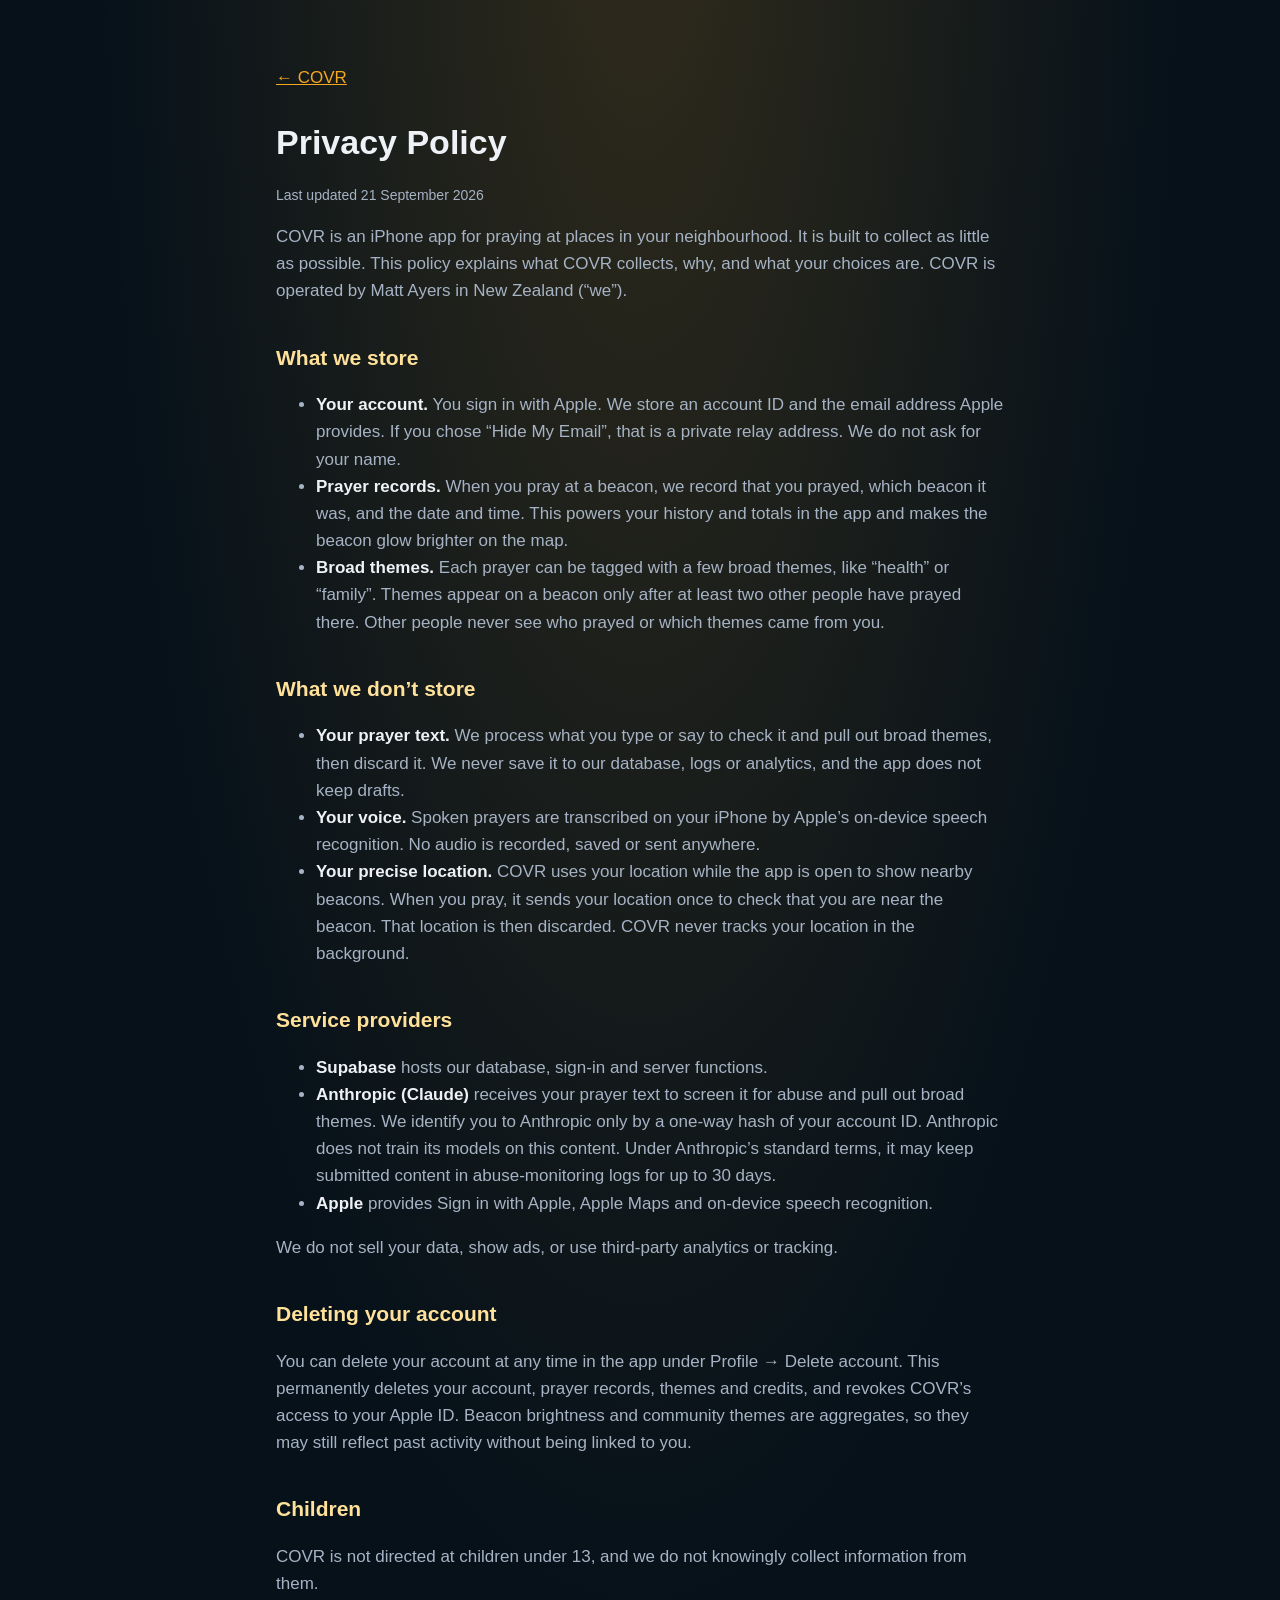
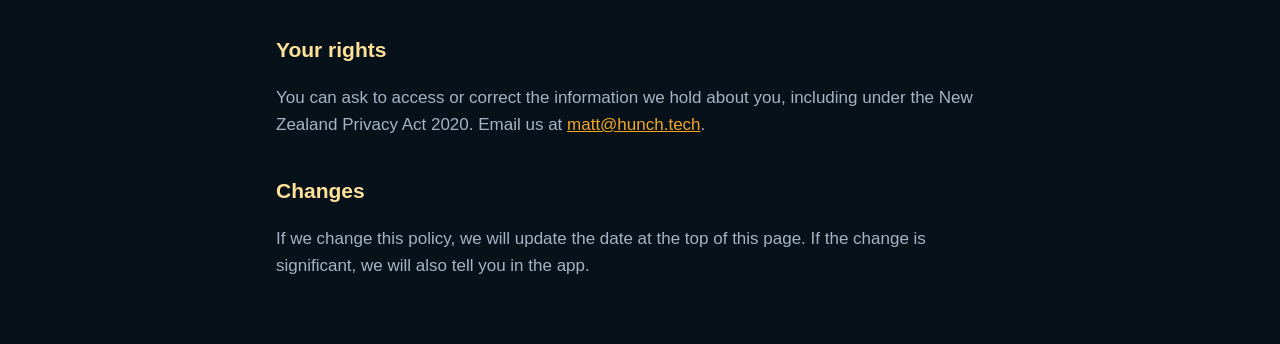
==== privacy.html @ 1d34f948 "COVR marketing site and privacy policy Co-Authored-By: Claude Opus 5 <noreply@anthropic.com>" ====
<!doctype html>
<html lang="en">
<head>
<meta charset="utf-8">
<meta name="viewport" content="width=device-width, initial-scale=1">
<title>COVR Privacy Policy</title>
<link rel="stylesheet" href="style.css">
</head>
<body>
<main class="wrap doc">
  <a class="back" href="index.html">← COVR</a>
  <h1>Privacy Policy</h1>
  <p class="updated">Last updated 21 September 2026</p>

  <p>COVR is an iPhone app for praying at places in your neighbourhood. It is built to collect as little as possible. This policy explains what COVR collects, why, and what your choices are. COVR is operated by Matt Ayers in New Zealand (“we”).</p>

  <h2>What we store</h2>
  <ul>
    <li><strong>Your account.</strong> You sign in with Apple. We store an account ID and the email address Apple provides. If you chose “Hide My Email”, that is a private relay address. We do not ask for your name.</li>
    <li><strong>Prayer records.</strong> When you pray at a beacon, we record that you prayed, which beacon it was, and the date and time. This powers your history and totals in the app and makes the beacon glow brighter on the map.</li>
    <li><strong>Broad themes.</strong> Each prayer can be tagged with a few broad themes, like “health” or “family”. Themes appear on a beacon only after at least two other people have prayed there. Other people never see who prayed or which themes came from you.</li>
  </ul>

  <h2>What we don’t store</h2>
  <ul>
    <li><strong>Your prayer text.</strong> We process what you type or say to check it and pull out broad themes, then discard it. We never save it to our database, logs or analytics, and the app does not keep drafts.</li>
    <li><strong>Your voice.</strong> Spoken prayers are transcribed on your iPhone by Apple’s on-device speech recognition. No audio is recorded, saved or sent anywhere.</li>
    <li><strong>Your precise location.</strong> COVR uses your location while the app is open to show nearby beacons. When you pray, it sends your location once to check that you are near the beacon. That location is then discarded. COVR never tracks your location in the background.</li>
  </ul>

  <h2>Service providers</h2>
  <ul>
    <li><strong>Supabase</strong> hosts our database, sign-in and server functions.</li>
    <li><strong>Anthropic (Claude)</strong> receives your prayer text to screen it for abuse and pull out broad themes. We identify you to Anthropic only by a one-way hash of your account ID. Anthropic does not train its models on this content. Under Anthropic’s standard terms, it may keep submitted content in abuse-monitoring logs for up to 30 days.</li>
    <li><strong>Apple</strong> provides Sign in with Apple, Apple Maps and on-device speech recognition.</li>
  </ul>
  <p>We do not sell your data, show ads, or use third-party analytics or tracking.</p>

  <h2>Deleting your account</h2>
  <p>You can delete your account at any time in the app under Profile → Delete account. This permanently deletes your account, prayer records, themes and credits, and revokes COVR’s access to your Apple ID. Beacon brightness and community themes are aggregates, so they may still reflect past activity without being linked to you.</p>

  <h2>Children</h2>
  <p>COVR is not directed at children under 13, and we do not knowingly collect information from them.</p>

  <h2>Your rights</h2>
  <p>You can ask to access or correct the information we hold about you, including under the New Zealand Privacy Act 2020. Email us at <a href="mailto:matt@hunch.tech">matt@hunch.tech</a>.</p>

  <h2>Changes</h2>
  <p>If we change this policy, we will update the date at the top of this page. If the change is significant, we will also tell you in the app.</p>
</main>
</body>
</html>
---- style.css ----
:root {
  --bg: #06111a;
  --panel: #0b1218;
  --text: #eef1f5;
  --muted: #a6b3c4;
  --gold: #f5a623;
  --pale-gold: #ffe19a;
  --line: rgba(255, 225, 154, 0.14);
}

* { box-sizing: border-box; }

body {
  margin: 0;
  background: radial-gradient(ellipse at 50% -10%, rgba(245, 166, 35, 0.18), transparent 60%), var(--bg);
  color: var(--text);
  font: 17px/1.6 -apple-system, BlinkMacSystemFont, "SF Pro Text", "Helvetica Neue", Arial, sans-serif;
  -webkit-font-smoothing: antialiased;
  min-height: 100vh;
}

.wrap { max-width: 760px; margin: 0 auto; padding: 64px 16px 48px; }

.hero { text-align: center; margin-bottom: 56px; }
.icon { border-radius: 22px; box-shadow: 0 0 48px rgba(245, 166, 35, 0.35); }
h1 { font-size: 44px; letter-spacing: 0.08em; margin: 20px 0 4px; }
.lede { font-size: 21px; color: var(--pale-gold); margin: 0 0 20px; }
.badge {
  display: inline-block; margin: 0; padding: 6px 14px; border-radius: 999px;
  border: 1px solid var(--line); color: var(--muted); font-size: 14px;
}

.features { display: grid; gap: 16px; grid-template-columns: repeat(auto-fit, minmax(300px, 1fr)); }
.features article { background: var(--panel); border: 1px solid var(--line); border-radius: 16px; padding: 20px 22px; }
.features h2 { font-size: 18px; margin: 0 0 6px; color: var(--pale-gold); }
.features p { margin: 0; color: var(--muted); }

.doc h1 { font-size: 34px; letter-spacing: 0; margin-top: 0; }
.doc h2 { font-size: 21px; color: var(--pale-gold); margin: 36px 0 8px; }
.doc p, .doc li { color: var(--muted); }
.doc strong { color: var(--text); }
.doc .updated { color: var(--muted); font-size: 14px; }
.back { display: inline-block; margin-bottom: 24px; }

a { color: var(--gold); }

footer { margin-top: 56px; text-align: center; color: var(--muted); font-size: 14px; display: flex; gap: 10px; justify-content: center; }
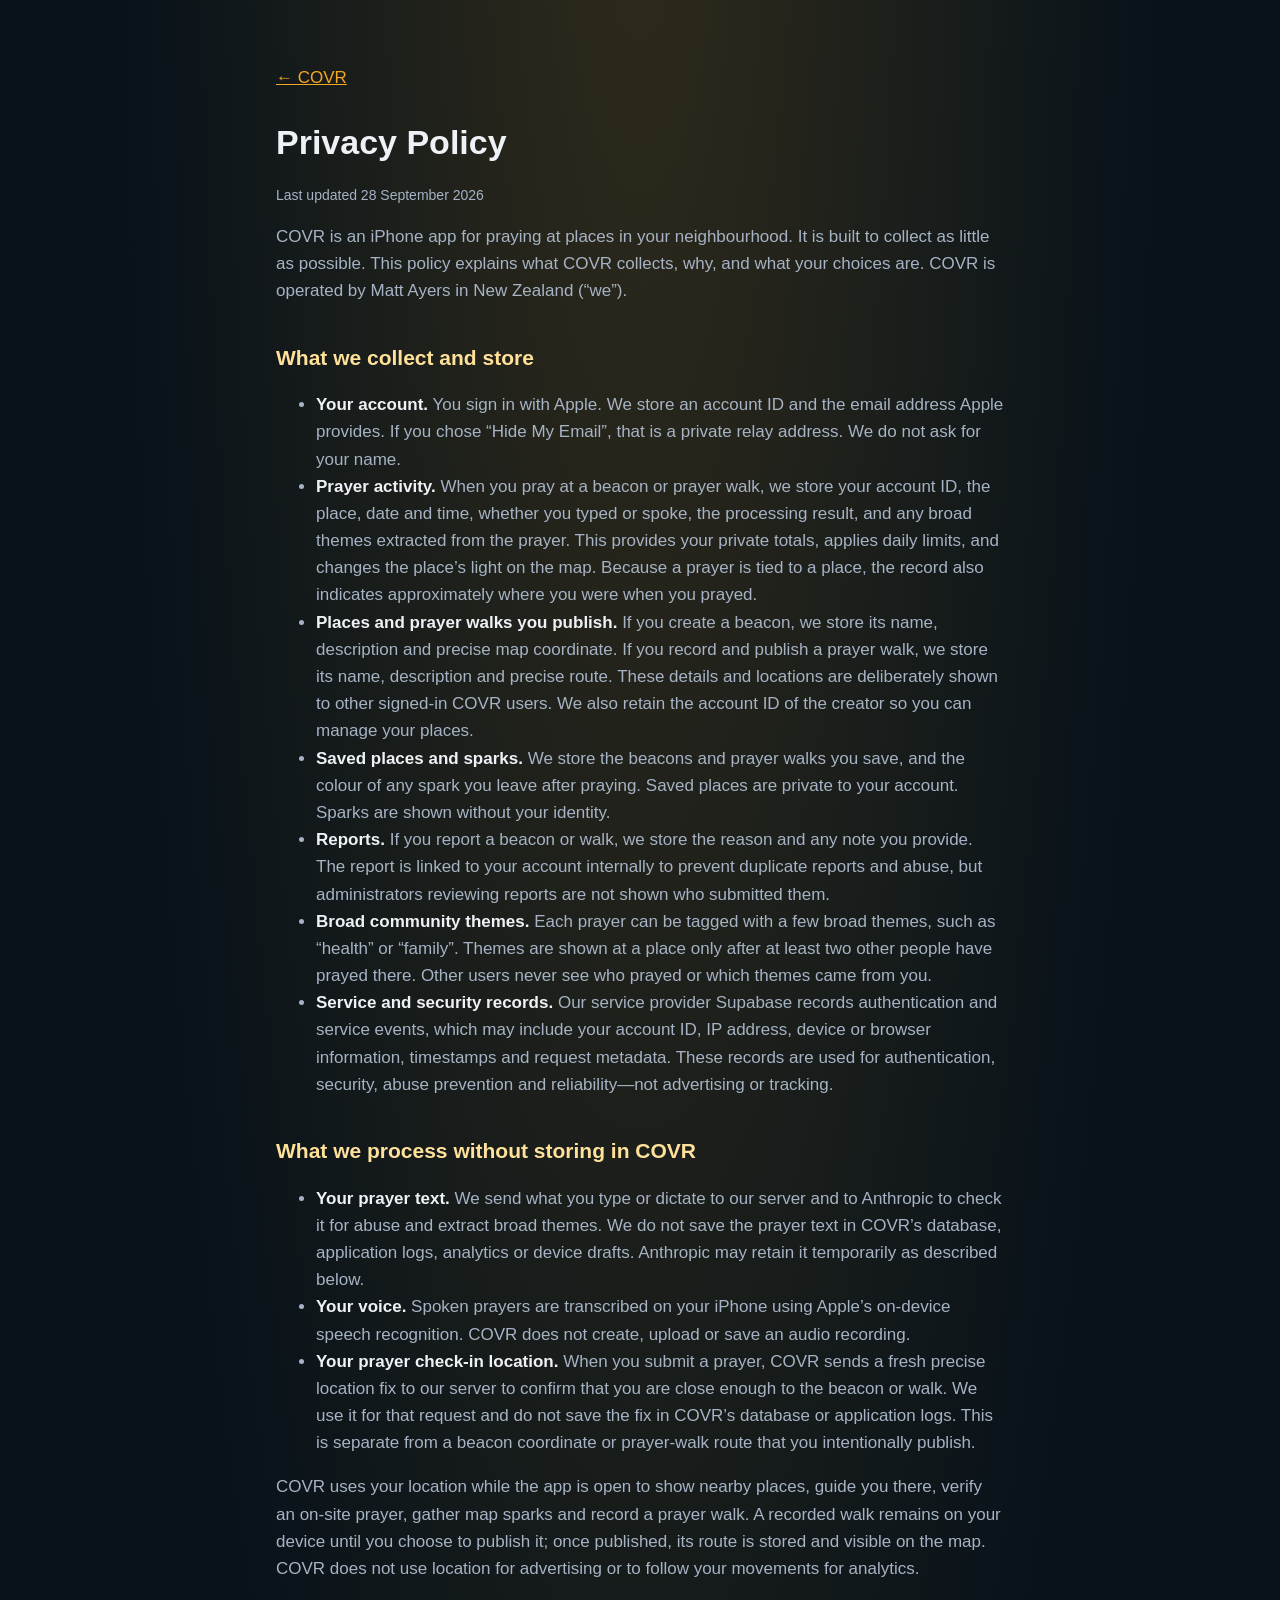
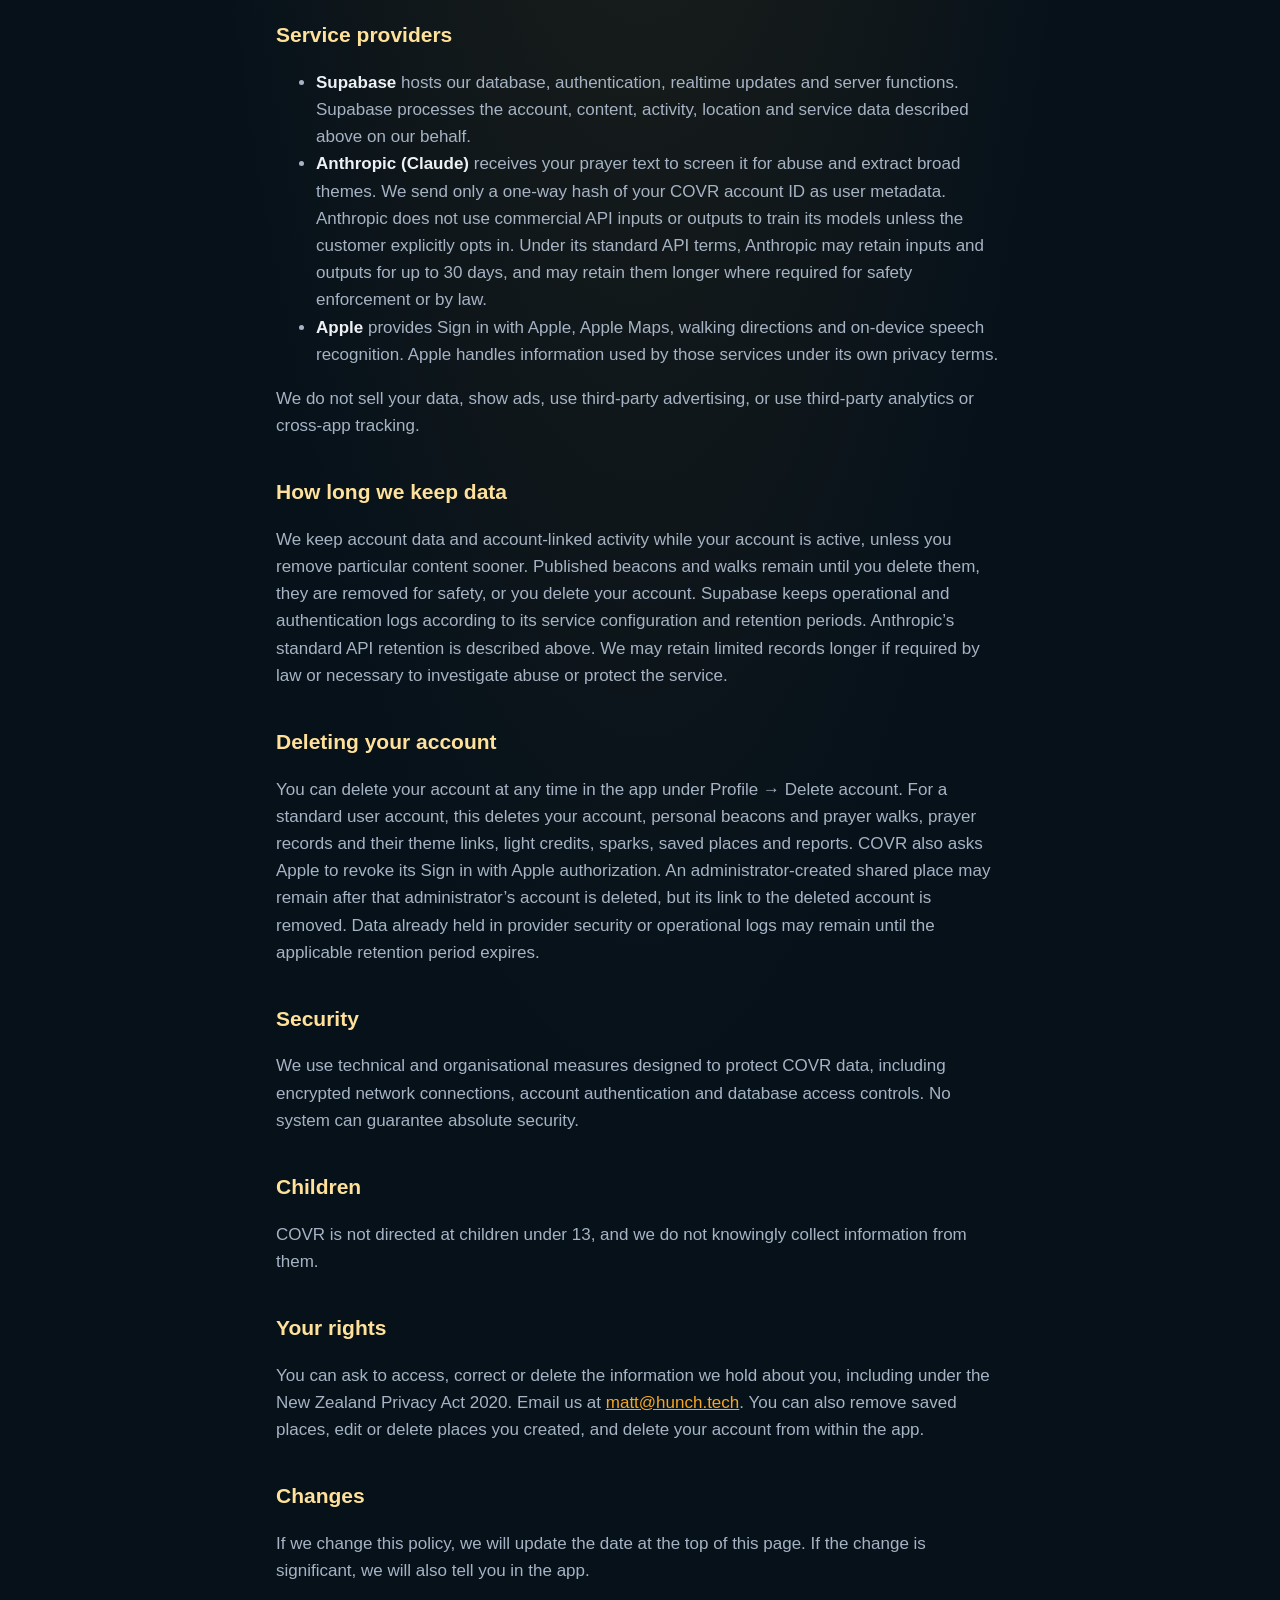
==== commit f928d8bf: "Update privacy policy for current app data" ====
--- a/privacy.html
+++ b/privacy.html
@@ -10,40 +10,52 @@
 <main class="wrap doc">
   <a class="back" href="index.html">← COVR</a>
   <h1>Privacy Policy</h1>
-  <p class="updated">Last updated 21 September 2026</p>
+  <p class="updated">Last updated 28 September 2026</p>
 
   <p>COVR is an iPhone app for praying at places in your neighbourhood. It is built to collect as little as possible. This policy explains what COVR collects, why, and what your choices are. COVR is operated by Matt Ayers in New Zealand (“we”).</p>
 
-  <h2>What we store</h2>
+  <h2>What we collect and store</h2>
   <ul>
     <li><strong>Your account.</strong> You sign in with Apple. We store an account ID and the email address Apple provides. If you chose “Hide My Email”, that is a private relay address. We do not ask for your name.</li>
-    <li><strong>Prayer records.</strong> When you pray at a beacon, we record that you prayed, which beacon it was, and the date and time. This powers your history and totals in the app and makes the beacon glow brighter on the map.</li>
-    <li><strong>Broad themes.</strong> Each prayer can be tagged with a few broad themes, like “health” or “family”. Themes appear on a beacon only after at least two other people have prayed there. Other people never see who prayed or which themes came from you.</li>
+    <li><strong>Prayer activity.</strong> When you pray at a beacon or prayer walk, we store your account ID, the place, date and time, whether you typed or spoke, the processing result, and any broad themes extracted from the prayer. This provides your private totals, applies daily limits, and changes the place’s light on the map. Because a prayer is tied to a place, the record also indicates approximately where you were when you prayed.</li>
+    <li><strong>Places and prayer walks you publish.</strong> If you create a beacon, we store its name, description and precise map coordinate. If you record and publish a prayer walk, we store its name, description and precise route. These details and locations are deliberately shown to other signed-in COVR users. We also retain the account ID of the creator so you can manage your places.</li>
+    <li><strong>Saved places and sparks.</strong> We store the beacons and prayer walks you save, and the colour of any spark you leave after praying. Saved places are private to your account. Sparks are shown without your identity.</li>
+    <li><strong>Reports.</strong> If you report a beacon or walk, we store the reason and any note you provide. The report is linked to your account internally to prevent duplicate reports and abuse, but administrators reviewing reports are not shown who submitted them.</li>
+    <li><strong>Broad community themes.</strong> Each prayer can be tagged with a few broad themes, such as “health” or “family”. Themes are shown at a place only after at least two other people have prayed there. Other users never see who prayed or which themes came from you.</li>
+    <li><strong>Service and security records.</strong> Our service provider Supabase records authentication and service events, which may include your account ID, IP address, device or browser information, timestamps and request metadata. These records are used for authentication, security, abuse prevention and reliability—not advertising or tracking.</li>
   </ul>
 
-  <h2>What we don’t store</h2>
+  <h2>What we process without storing in COVR</h2>
   <ul>
-    <li><strong>Your prayer text.</strong> We process what you type or say to check it and pull out broad themes, then discard it. We never save it to our database, logs or analytics, and the app does not keep drafts.</li>
-    <li><strong>Your voice.</strong> Spoken prayers are transcribed on your iPhone by Apple’s on-device speech recognition. No audio is recorded, saved or sent anywhere.</li>
-    <li><strong>Your precise location.</strong> COVR uses your location while the app is open to show nearby beacons. When you pray, it sends your location once to check that you are near the beacon. That location is then discarded. COVR never tracks your location in the background.</li>
+    <li><strong>Your prayer text.</strong> We send what you type or dictate to our server and to Anthropic to check it for abuse and extract broad themes. We do not save the prayer text in COVR’s database, application logs, analytics or device drafts. Anthropic may retain it temporarily as described below.</li>
+    <li><strong>Your voice.</strong> Spoken prayers are transcribed on your iPhone using Apple’s on-device speech recognition. COVR does not create, upload or save an audio recording.</li>
+    <li><strong>Your prayer check-in location.</strong> When you submit a prayer, COVR sends a fresh precise location fix to our server to confirm that you are close enough to the beacon or walk. We use it for that request and do not save the fix in COVR’s database or application logs. This is separate from a beacon coordinate or prayer-walk route that you intentionally publish.</li>
   </ul>
+
+  <p>COVR uses your location while the app is open to show nearby places, guide you there, verify an on-site prayer, gather map sparks and record a prayer walk. A recorded walk remains on your device until you choose to publish it; once published, its route is stored and visible on the map. COVR does not use location for advertising or to follow your movements for analytics.</p>
 
   <h2>Service providers</h2>
   <ul>
-    <li><strong>Supabase</strong> hosts our database, sign-in and server functions.</li>
-    <li><strong>Anthropic (Claude)</strong> receives your prayer text to screen it for abuse and pull out broad themes. We identify you to Anthropic only by a one-way hash of your account ID. Anthropic does not train its models on this content. Under Anthropic’s standard terms, it may keep submitted content in abuse-monitoring logs for up to 30 days.</li>
-    <li><strong>Apple</strong> provides Sign in with Apple, Apple Maps and on-device speech recognition.</li>
+    <li><strong>Supabase</strong> hosts our database, authentication, realtime updates and server functions. Supabase processes the account, content, activity, location and service data described above on our behalf.</li>
+    <li><strong>Anthropic (Claude)</strong> receives your prayer text to screen it for abuse and extract broad themes. We send only a one-way hash of your COVR account ID as user metadata. Anthropic does not use commercial API inputs or outputs to train its models unless the customer explicitly opts in. Under its standard API terms, Anthropic may retain inputs and outputs for up to 30 days, and may retain them longer where required for safety enforcement or by law.</li>
+    <li><strong>Apple</strong> provides Sign in with Apple, Apple Maps, walking directions and on-device speech recognition. Apple handles information used by those services under its own privacy terms.</li>
   </ul>
-  <p>We do not sell your data, show ads, or use third-party analytics or tracking.</p>
+  <p>We do not sell your data, show ads, use third-party advertising, or use third-party analytics or cross-app tracking.</p>
+
+  <h2>How long we keep data</h2>
+  <p>We keep account data and account-linked activity while your account is active, unless you remove particular content sooner. Published beacons and walks remain until you delete them, they are removed for safety, or you delete your account. Supabase keeps operational and authentication logs according to its service configuration and retention periods. Anthropic’s standard API retention is described above. We may retain limited records longer if required by law or necessary to investigate abuse or protect the service.</p>
 
   <h2>Deleting your account</h2>
-  <p>You can delete your account at any time in the app under Profile → Delete account. This permanently deletes your account, prayer records, themes and credits, and revokes COVR’s access to your Apple ID. Beacon brightness and community themes are aggregates, so they may still reflect past activity without being linked to you.</p>
+  <p>You can delete your account at any time in the app under Profile → Delete account. For a standard user account, this deletes your account, personal beacons and prayer walks, prayer records and their theme links, light credits, sparks, saved places and reports. COVR also asks Apple to revoke its Sign in with Apple authorization. An administrator-created shared place may remain after that administrator’s account is deleted, but its link to the deleted account is removed. Data already held in provider security or operational logs may remain until the applicable retention period expires.</p>
+
+  <h2>Security</h2>
+  <p>We use technical and organisational measures designed to protect COVR data, including encrypted network connections, account authentication and database access controls. No system can guarantee absolute security.</p>
 
   <h2>Children</h2>
   <p>COVR is not directed at children under 13, and we do not knowingly collect information from them.</p>
 
   <h2>Your rights</h2>
-  <p>You can ask to access or correct the information we hold about you, including under the New Zealand Privacy Act 2020. Email us at <a href="mailto:matt@hunch.tech">matt@hunch.tech</a>.</p>
+  <p>You can ask to access, correct or delete the information we hold about you, including under the New Zealand Privacy Act 2020. Email us at <a href="mailto:matt@hunch.tech">matt@hunch.tech</a>. You can also remove saved places, edit or delete places you created, and delete your account from within the app.</p>
 
   <h2>Changes</h2>
   <p>If we change this policy, we will update the date at the top of this page. If the change is significant, we will also tell you in the app.</p>
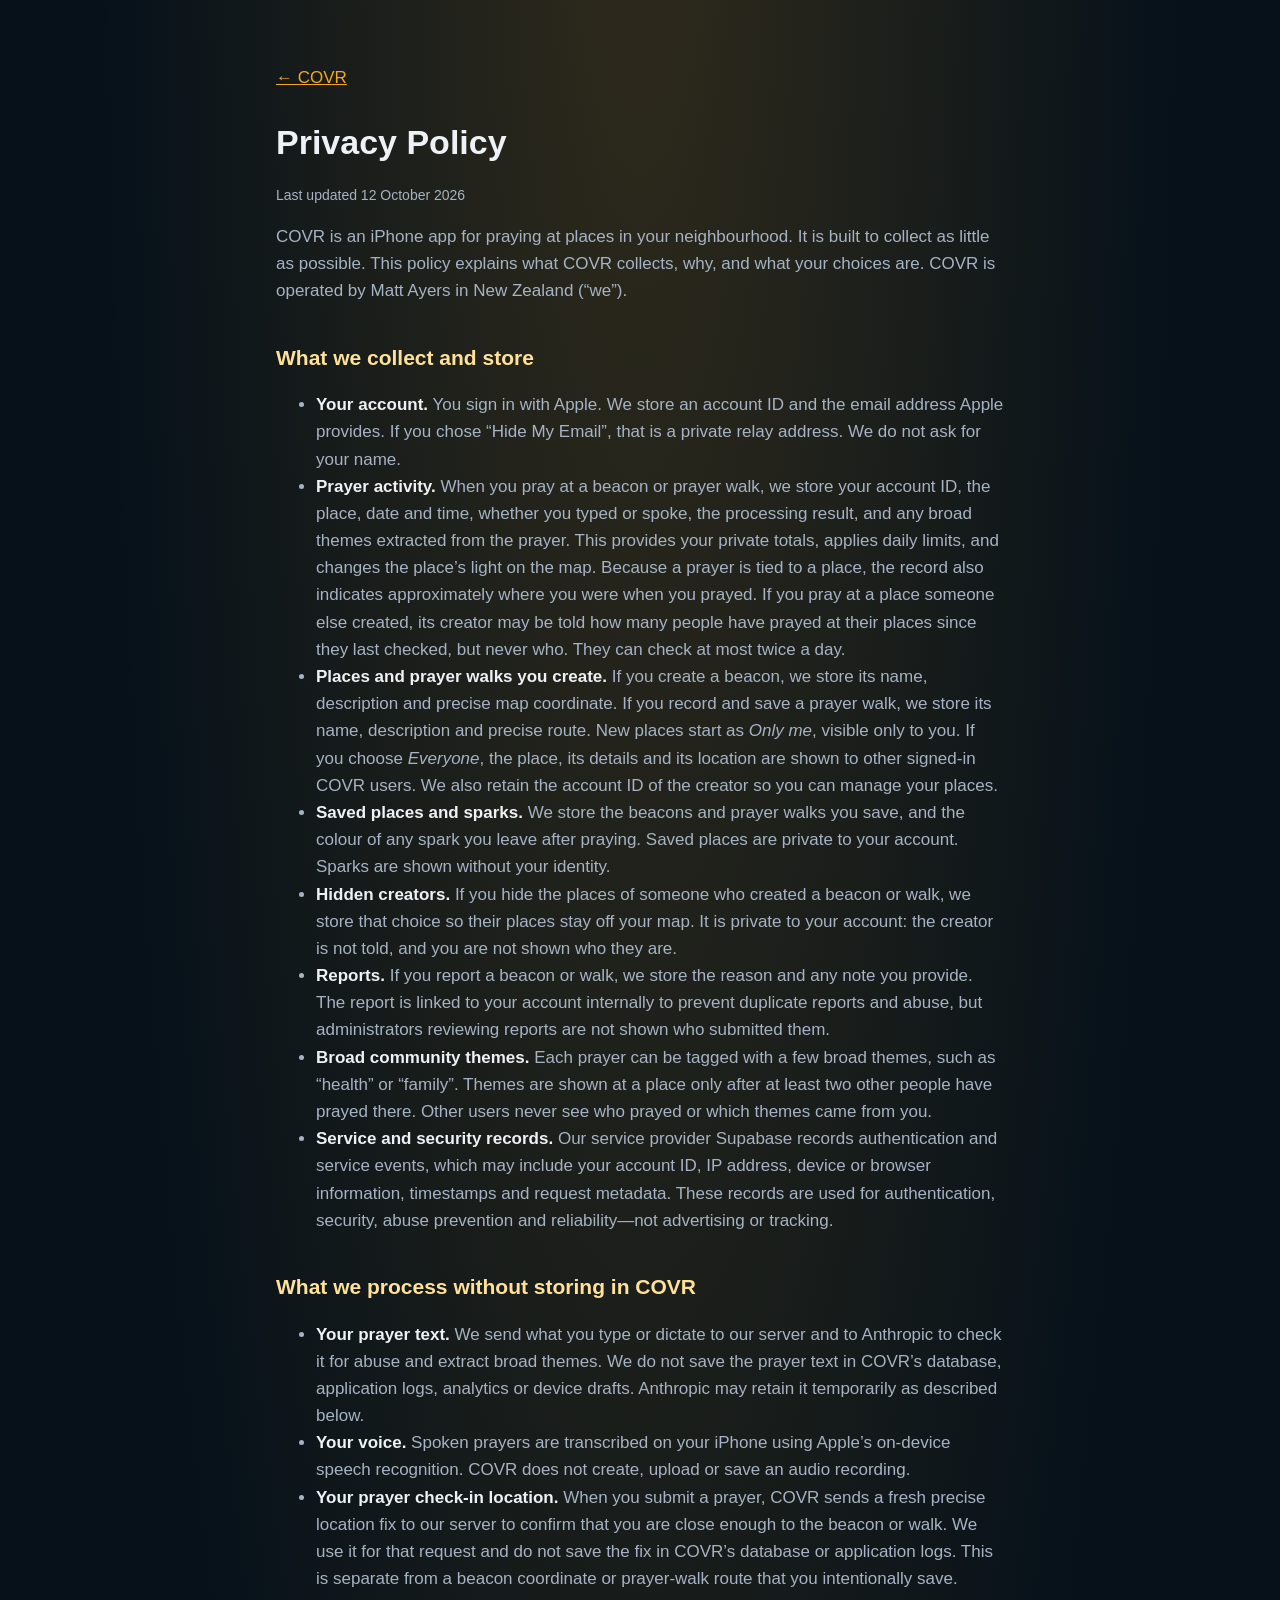
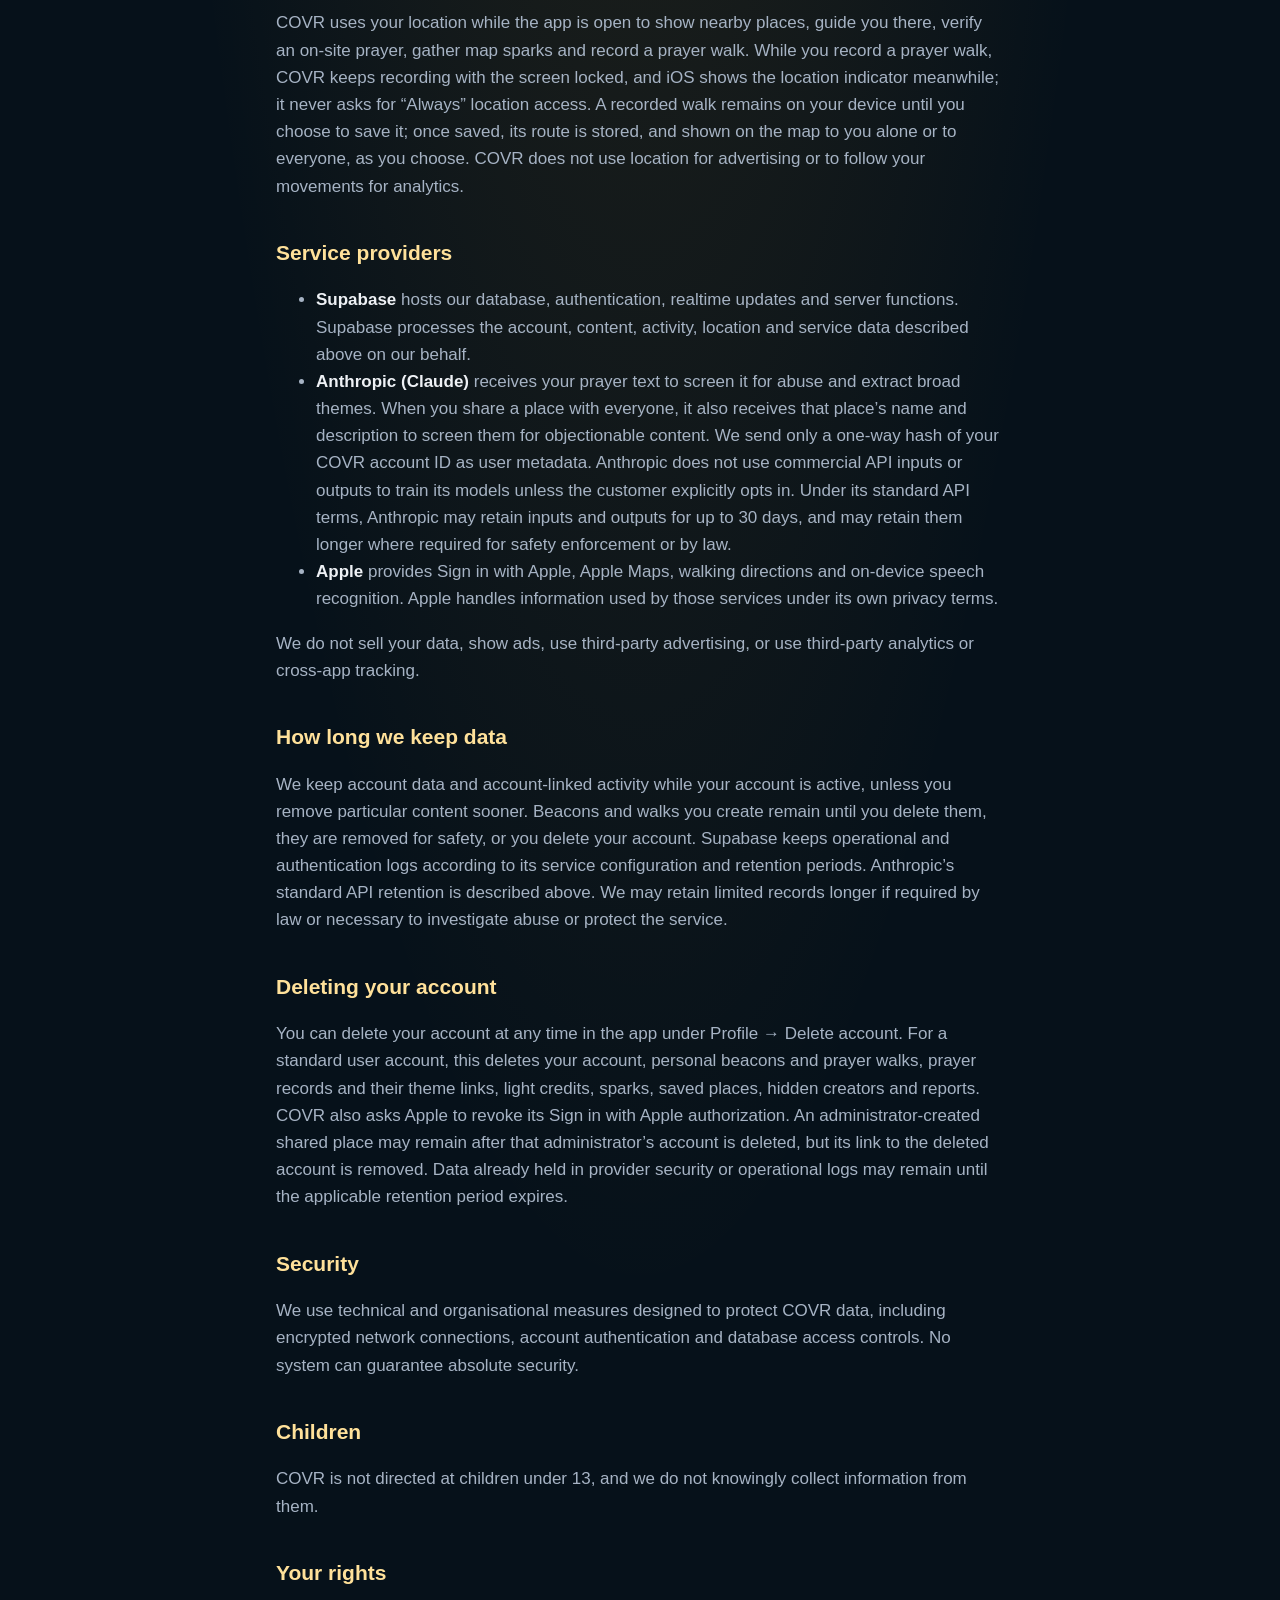
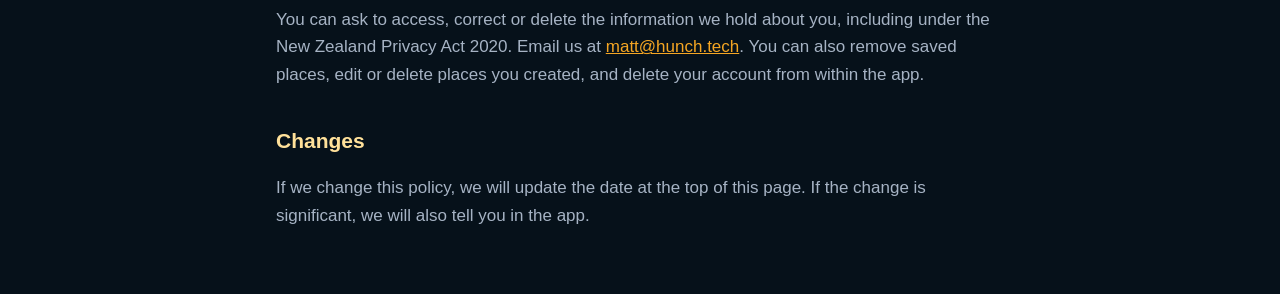
==== commit a2d20c12: "Update privacy policy for private places, hiding and moderation Co-Authored-By: Claude Opus 5.5 <nor" ====
--- a/privacy.html
+++ b/privacy.html
@@ -10,16 +10,17 @@
 <main class="wrap doc">
   <a class="back" href="index.html">← COVR</a>
   <h1>Privacy Policy</h1>
-  <p class="updated">Last updated 28 September 2026</p>
+  <p class="updated">Last updated 12 October 2026</p>
 
   <p>COVR is an iPhone app for praying at places in your neighbourhood. It is built to collect as little as possible. This policy explains what COVR collects, why, and what your choices are. COVR is operated by Matt Ayers in New Zealand (“we”).</p>
 
   <h2>What we collect and store</h2>
   <ul>
     <li><strong>Your account.</strong> You sign in with Apple. We store an account ID and the email address Apple provides. If you chose “Hide My Email”, that is a private relay address. We do not ask for your name.</li>
-    <li><strong>Prayer activity.</strong> When you pray at a beacon or prayer walk, we store your account ID, the place, date and time, whether you typed or spoke, the processing result, and any broad themes extracted from the prayer. This provides your private totals, applies daily limits, and changes the place’s light on the map. Because a prayer is tied to a place, the record also indicates approximately where you were when you prayed.</li>
-    <li><strong>Places and prayer walks you publish.</strong> If you create a beacon, we store its name, description and precise map coordinate. If you record and publish a prayer walk, we store its name, description and precise route. These details and locations are deliberately shown to other signed-in COVR users. We also retain the account ID of the creator so you can manage your places.</li>
+    <li><strong>Prayer activity.</strong> When you pray at a beacon or prayer walk, we store your account ID, the place, date and time, whether you typed or spoke, the processing result, and any broad themes extracted from the prayer. This provides your private totals, applies daily limits, and changes the place’s light on the map. Because a prayer is tied to a place, the record also indicates approximately where you were when you prayed. If you pray at a place someone else created, its creator may be told how many people have prayed at their places since they last checked, but never who. They can check at most twice a day.</li>
+    <li><strong>Places and prayer walks you create.</strong> If you create a beacon, we store its name, description and precise map coordinate. If you record and save a prayer walk, we store its name, description and precise route. New places start as <em>Only me</em>, visible only to you. If you choose <em>Everyone</em>, the place, its details and its location are shown to other signed-in COVR users. We also retain the account ID of the creator so you can manage your places.</li>
     <li><strong>Saved places and sparks.</strong> We store the beacons and prayer walks you save, and the colour of any spark you leave after praying. Saved places are private to your account. Sparks are shown without your identity.</li>
+    <li><strong>Hidden creators.</strong> If you hide the places of someone who created a beacon or walk, we store that choice so their places stay off your map. It is private to your account: the creator is not told, and you are not shown who they are.</li>
     <li><strong>Reports.</strong> If you report a beacon or walk, we store the reason and any note you provide. The report is linked to your account internally to prevent duplicate reports and abuse, but administrators reviewing reports are not shown who submitted them.</li>
     <li><strong>Broad community themes.</strong> Each prayer can be tagged with a few broad themes, such as “health” or “family”. Themes are shown at a place only after at least two other people have prayed there. Other users never see who prayed or which themes came from you.</li>
     <li><strong>Service and security records.</strong> Our service provider Supabase records authentication and service events, which may include your account ID, IP address, device or browser information, timestamps and request metadata. These records are used for authentication, security, abuse prevention and reliability—not advertising or tracking.</li>
@@ -29,24 +30,24 @@
   <ul>
     <li><strong>Your prayer text.</strong> We send what you type or dictate to our server and to Anthropic to check it for abuse and extract broad themes. We do not save the prayer text in COVR’s database, application logs, analytics or device drafts. Anthropic may retain it temporarily as described below.</li>
     <li><strong>Your voice.</strong> Spoken prayers are transcribed on your iPhone using Apple’s on-device speech recognition. COVR does not create, upload or save an audio recording.</li>
-    <li><strong>Your prayer check-in location.</strong> When you submit a prayer, COVR sends a fresh precise location fix to our server to confirm that you are close enough to the beacon or walk. We use it for that request and do not save the fix in COVR’s database or application logs. This is separate from a beacon coordinate or prayer-walk route that you intentionally publish.</li>
+    <li><strong>Your prayer check-in location.</strong> When you submit a prayer, COVR sends a fresh precise location fix to our server to confirm that you are close enough to the beacon or walk. We use it for that request and do not save the fix in COVR’s database or application logs. This is separate from a beacon coordinate or prayer-walk route that you intentionally save.</li>
   </ul>
 
-  <p>COVR uses your location while the app is open to show nearby places, guide you there, verify an on-site prayer, gather map sparks and record a prayer walk. A recorded walk remains on your device until you choose to publish it; once published, its route is stored and visible on the map. COVR does not use location for advertising or to follow your movements for analytics.</p>
+  <p>COVR uses your location while the app is open to show nearby places, guide you there, verify an on-site prayer, gather map sparks and record a prayer walk. While you record a prayer walk, COVR keeps recording with the screen locked, and iOS shows the location indicator meanwhile; it never asks for “Always” location access. A recorded walk remains on your device until you choose to save it; once saved, its route is stored, and shown on the map to you alone or to everyone, as you choose. COVR does not use location for advertising or to follow your movements for analytics.</p>
 
   <h2>Service providers</h2>
   <ul>
     <li><strong>Supabase</strong> hosts our database, authentication, realtime updates and server functions. Supabase processes the account, content, activity, location and service data described above on our behalf.</li>
-    <li><strong>Anthropic (Claude)</strong> receives your prayer text to screen it for abuse and extract broad themes. We send only a one-way hash of your COVR account ID as user metadata. Anthropic does not use commercial API inputs or outputs to train its models unless the customer explicitly opts in. Under its standard API terms, Anthropic may retain inputs and outputs for up to 30 days, and may retain them longer where required for safety enforcement or by law.</li>
+    <li><strong>Anthropic (Claude)</strong> receives your prayer text to screen it for abuse and extract broad themes. When you share a place with everyone, it also receives that place’s name and description to screen them for objectionable content. We send only a one-way hash of your COVR account ID as user metadata. Anthropic does not use commercial API inputs or outputs to train its models unless the customer explicitly opts in. Under its standard API terms, Anthropic may retain inputs and outputs for up to 30 days, and may retain them longer where required for safety enforcement or by law.</li>
     <li><strong>Apple</strong> provides Sign in with Apple, Apple Maps, walking directions and on-device speech recognition. Apple handles information used by those services under its own privacy terms.</li>
   </ul>
   <p>We do not sell your data, show ads, use third-party advertising, or use third-party analytics or cross-app tracking.</p>
 
   <h2>How long we keep data</h2>
-  <p>We keep account data and account-linked activity while your account is active, unless you remove particular content sooner. Published beacons and walks remain until you delete them, they are removed for safety, or you delete your account. Supabase keeps operational and authentication logs according to its service configuration and retention periods. Anthropic’s standard API retention is described above. We may retain limited records longer if required by law or necessary to investigate abuse or protect the service.</p>
+  <p>We keep account data and account-linked activity while your account is active, unless you remove particular content sooner. Beacons and walks you create remain until you delete them, they are removed for safety, or you delete your account. Supabase keeps operational and authentication logs according to its service configuration and retention periods. Anthropic’s standard API retention is described above. We may retain limited records longer if required by law or necessary to investigate abuse or protect the service.</p>
 
   <h2>Deleting your account</h2>
-  <p>You can delete your account at any time in the app under Profile → Delete account. For a standard user account, this deletes your account, personal beacons and prayer walks, prayer records and their theme links, light credits, sparks, saved places and reports. COVR also asks Apple to revoke its Sign in with Apple authorization. An administrator-created shared place may remain after that administrator’s account is deleted, but its link to the deleted account is removed. Data already held in provider security or operational logs may remain until the applicable retention period expires.</p>
+  <p>You can delete your account at any time in the app under Profile → Delete account. For a standard user account, this deletes your account, personal beacons and prayer walks, prayer records and their theme links, light credits, sparks, saved places, hidden creators and reports. COVR also asks Apple to revoke its Sign in with Apple authorization. An administrator-created shared place may remain after that administrator’s account is deleted, but its link to the deleted account is removed. Data already held in provider security or operational logs may remain until the applicable retention period expires.</p>
 
   <h2>Security</h2>
   <p>We use technical and organisational measures designed to protect COVR data, including encrypted network connections, account authentication and database access controls. No system can guarantee absolute security.</p>
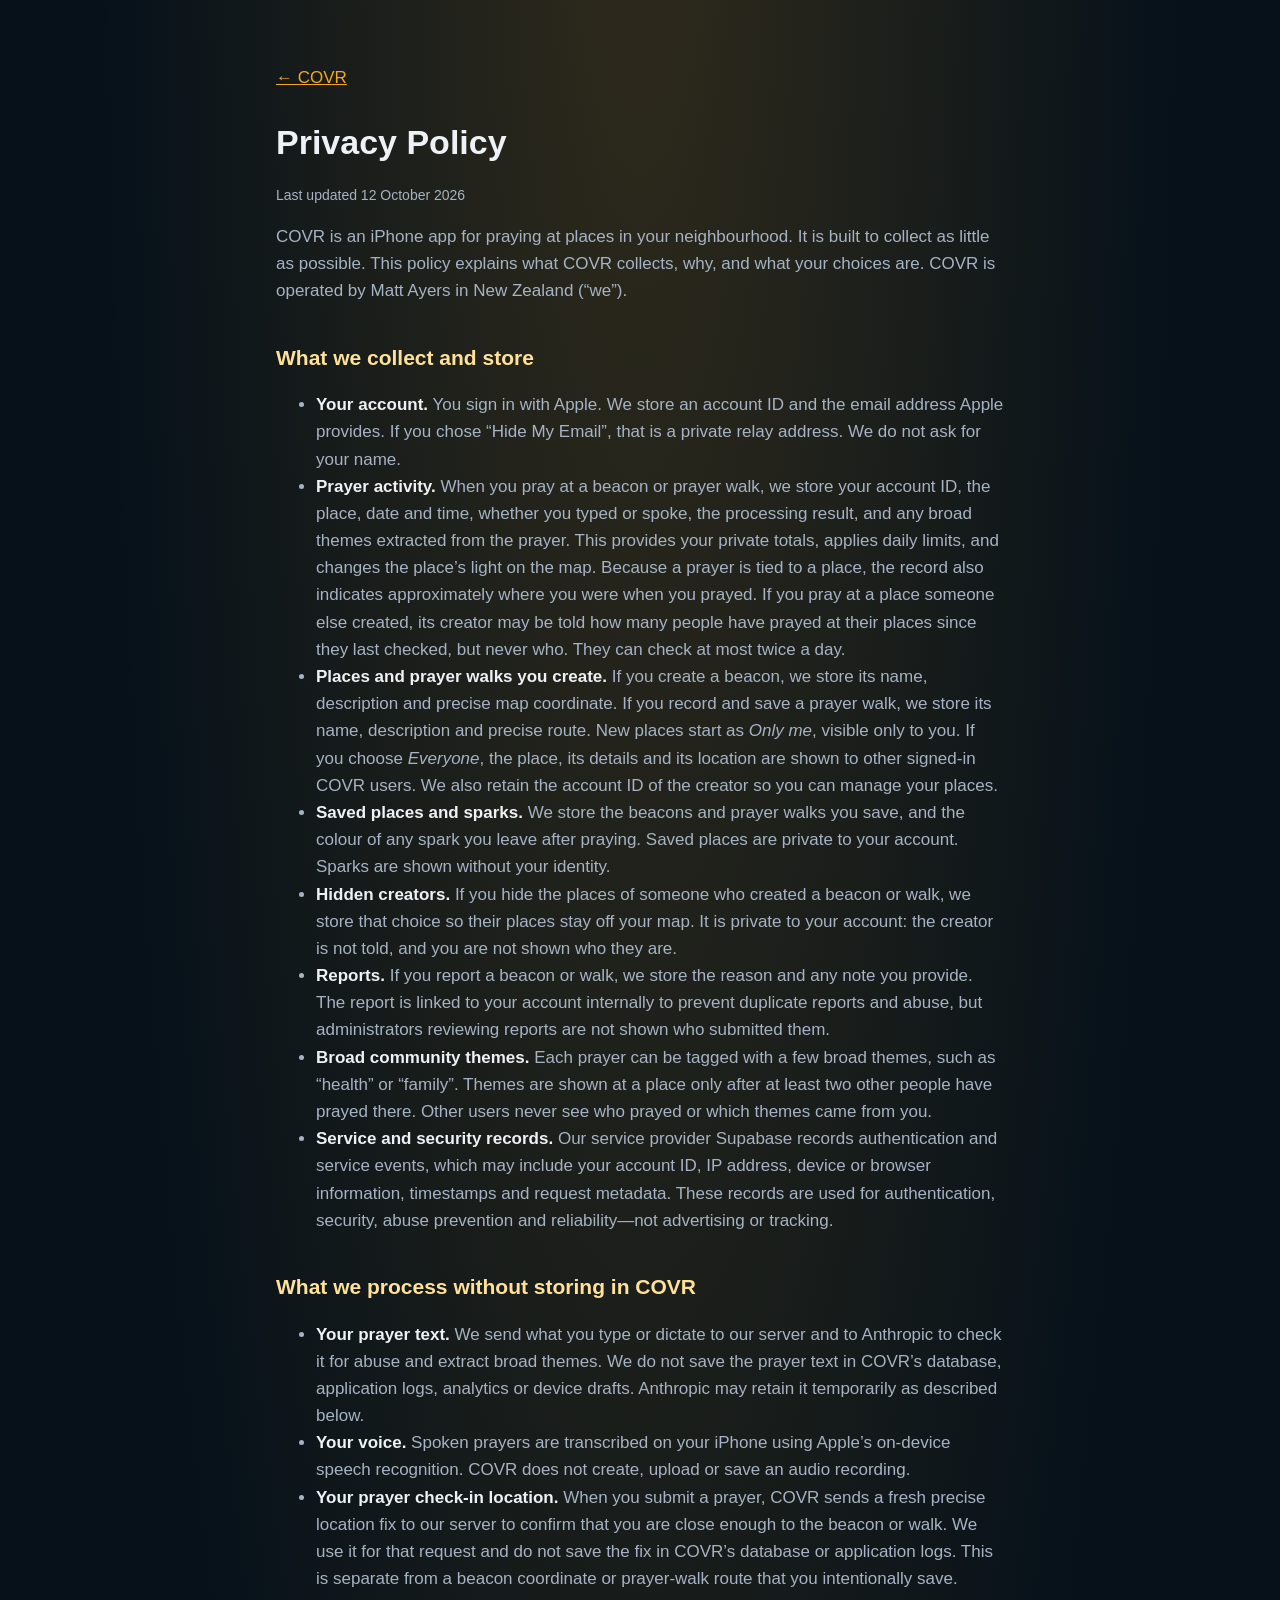
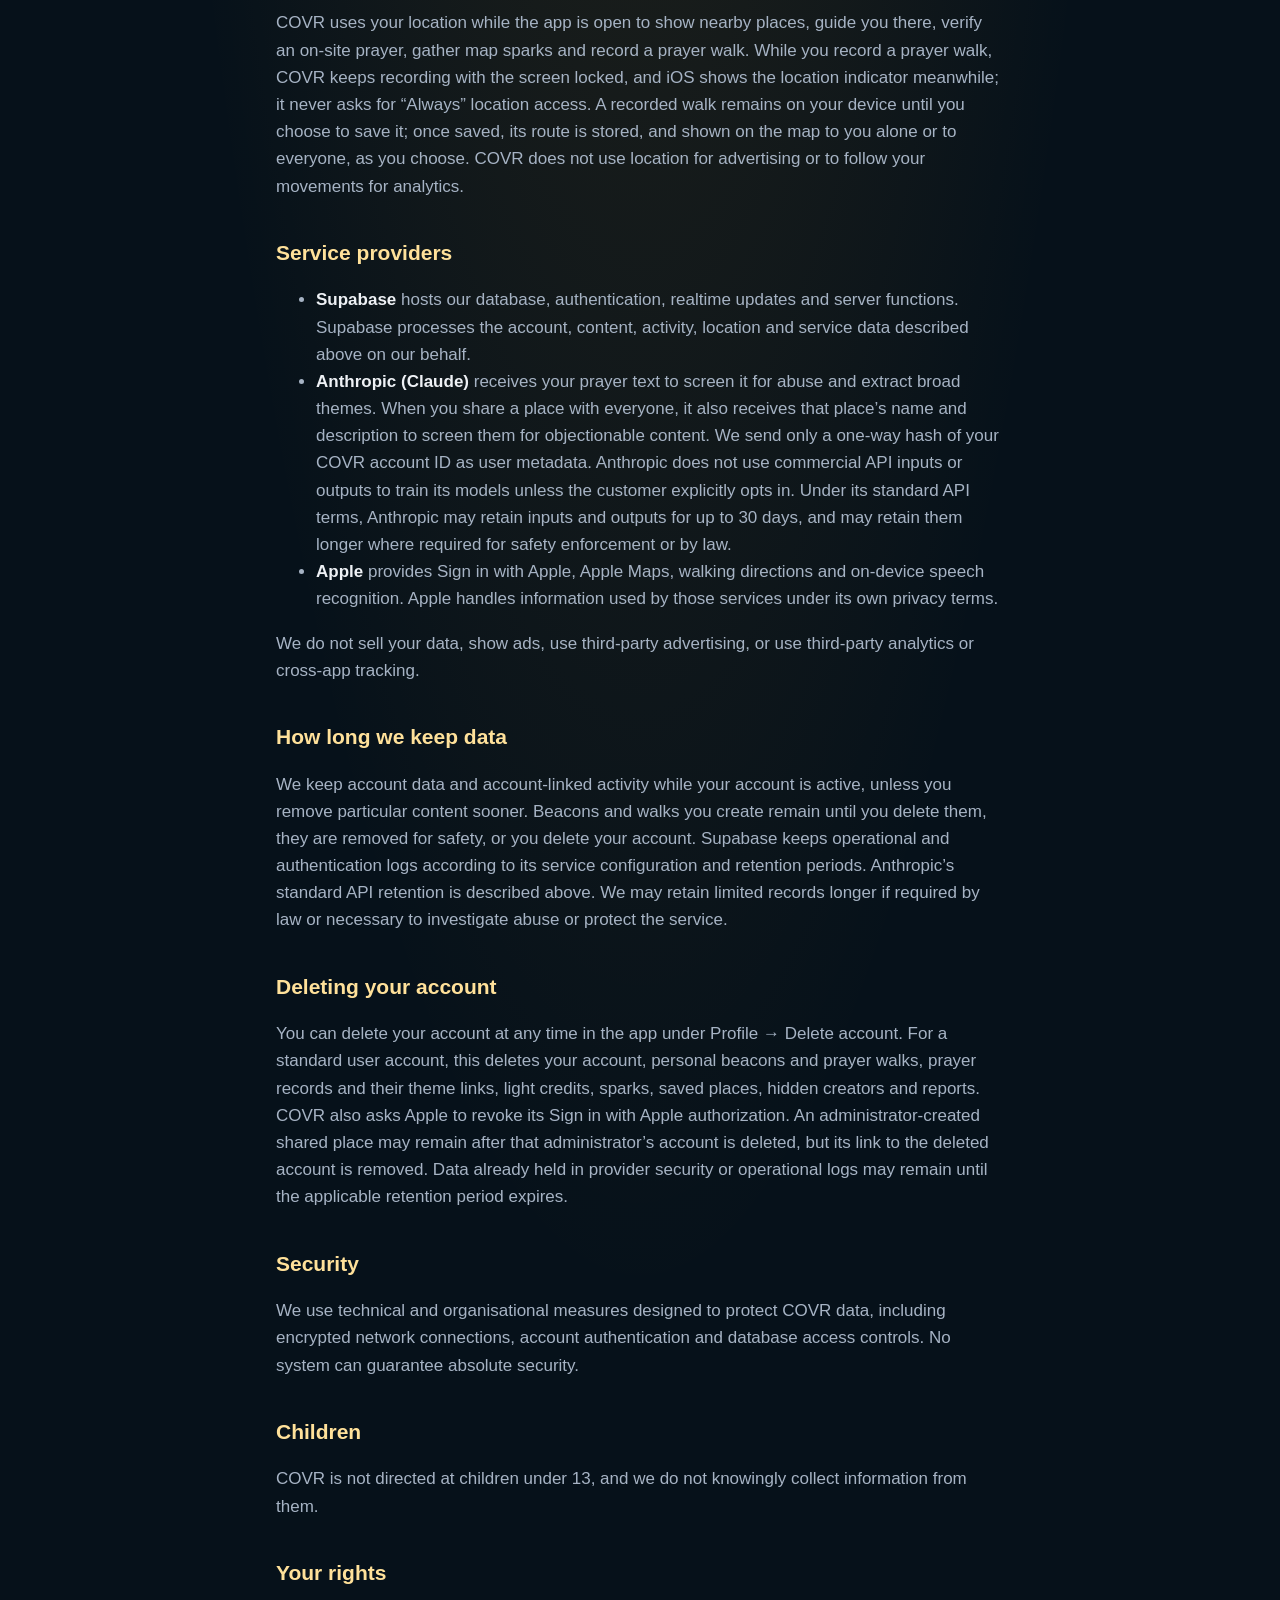
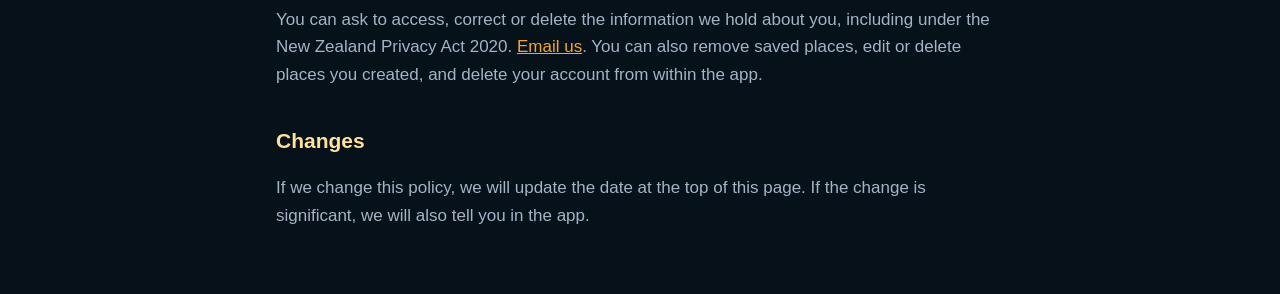
==== commit 24f57a75: "Keep the contact email out of every page's source Co-Authored-By: Claude Opus 5.5 <noreply@anthropic" ====
--- a/privacy.html
+++ b/privacy.html
@@ -56,10 +56,17 @@
   <p>COVR is not directed at children under 13, and we do not knowingly collect information from them.</p>
 
   <h2>Your rights</h2>
-  <p>You can ask to access, correct or delete the information we hold about you, including under the New Zealand Privacy Act 2020. Email us at <a href="mailto:matt@hunch.tech">matt@hunch.tech</a>. You can also remove saved places, edit or delete places you created, and delete your account from within the app.</p>
+  <p>You can ask to access, correct or delete the information we hold about you, including under the New Zealand Privacy Act 2020. <a class="email" href="support.html" data-user="matt" data-domain="hunch.tech" data-subject="COVR privacy request">Email us</a>. You can also remove saved places, edit or delete places you created, and delete your account from within the app.</p>
 
   <h2>Changes</h2>
   <p>If we change this policy, we will update the date at the top of this page. If the change is significant, we will also tell you in the app.</p>
 </main>
+<script>
+  // The address is assembled here rather than written into the page, to keep it from scrapers.
+  for (const link of document.querySelectorAll("a.email")) {
+    const subject = link.dataset.subject ? `?subject=${encodeURIComponent(link.dataset.subject)}` : "";
+    link.href = `mailto:${link.dataset.user}@${link.dataset.domain}${subject}`;
+  }
+</script>
 </body>
 </html>
